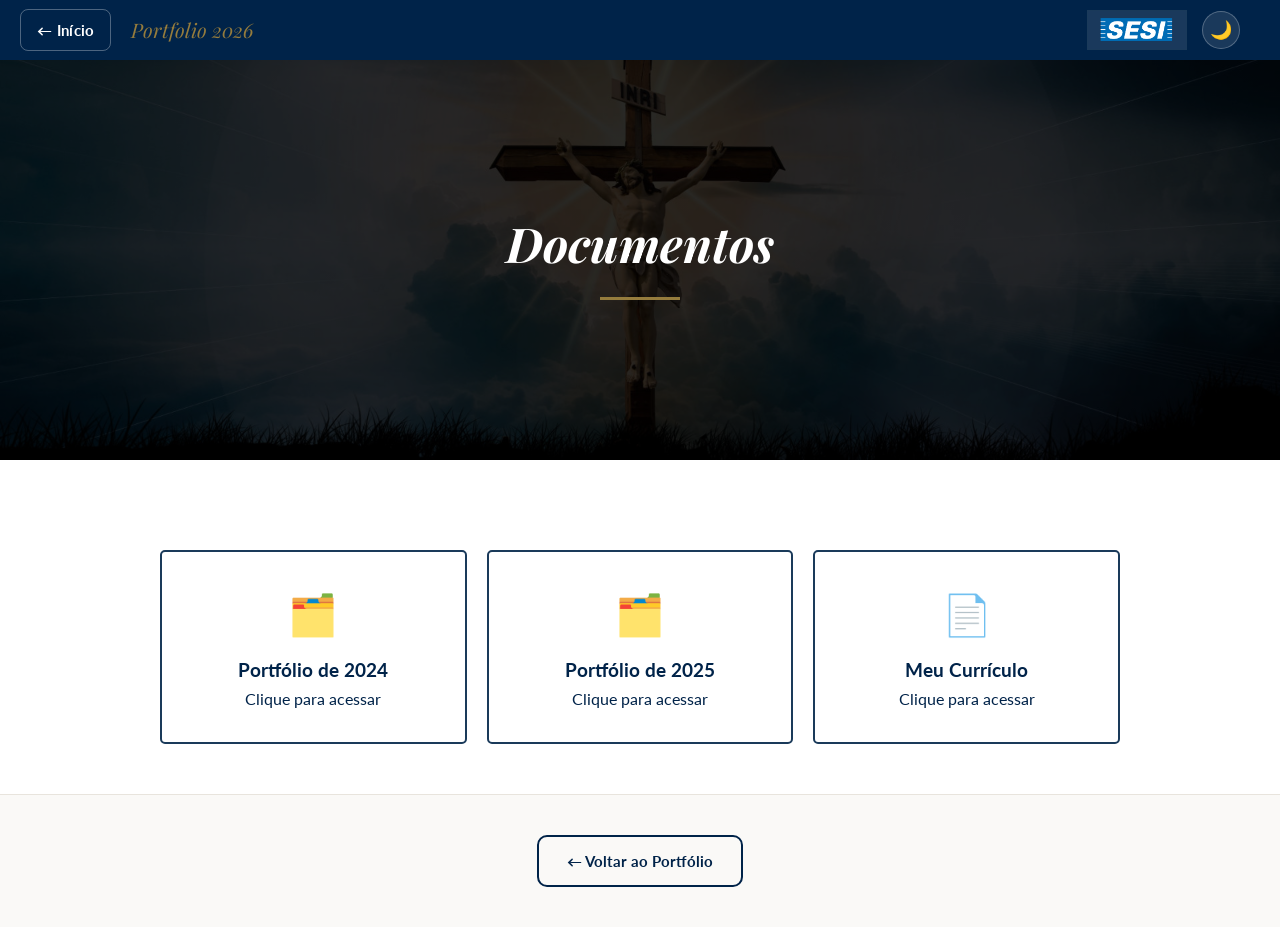
==== documentos.html @ 90b110e1 "🚀 Initial commit - Portfólio 2026 atualizado" ====
<!DOCTYPE html>
<html lang="pt-BR">
<head>
    <meta charset="UTF-8">
    <meta name="viewport" content="width=device-width, initial-scale=1.0">
    <title>Documentos — Portfólio</title>
    <link rel="stylesheet" href="style.css">
    <link rel="stylesheet" href="src/styles/materia.css">
    <link href="https://fonts.googleapis.com/css2?family=Playfair+Display:ital,wght@0,700;1,400&family=Lato:wght@300;400;700&display=swap" rel="stylesheet">
</head>
<body>

    <nav class="navbar">
        <a href="portfolio_nicolas (1).html" class="voltar-home-btn">← Início</a>
        <span class="logo-nome">Portfolio 2026</span>
        <div class="logo-escola" style="margin-left: auto;">
            <img src="sesi-logo-1.png" alt="Logo da Escola">
        </div>
        <button class="theme-toggle" id="themeToggle" onclick="toggleDarkMode()" title="Alternar modo escuro">
            <span class="theme-icon" id="themeIcon">🌙</span>
        </button>
    </nav>

    <!-- Banner -->
    <header class="materia-banner">
        <div class="hero-content">
            <h1 id="titulo-materia">Documentos</h1>
            <div class="linha-dourada"></div>
        </div>
    </header>

    <!-- Conteúdo principal -->
    <main class="section-container">
        <div class="documentos-box" style="margin-top: 40px; display: flex; flex-wrap: wrap; gap: 20px;">
            <a href="Portfólio.pdf" class="doc-card" target="_blank">
                <span class="icone">🗂️</span>
                <h3>Portfólio de 2024</h3> 
                <p>Clique para acessar</p>
            </a>
            <a href="https://sites.google.com/estudante.sesisenai.org.br/nicolassesi/in%C3%ADcio" class="doc-card" target="_blank">
                <span class="icone">🗂️</span>
                <h3>Portfólio de 2025</h3> 
                <p>Clique para acessar</p>
            </a>
            <a href="curriculo.pdf" class="doc-card" target="_blank">
                <span class="icone">📄</span>
                <h3>Meu Currículo</h3>
                <p>Clique para acessar</p>
            </a>
        </div>
    </main>

    <footer class="materia-footer">
        <a href="portfolio_nicolas (1).html" class="footer-back-link">← Voltar ao Portfólio</a>
    </footer>

    <a href="#" class="back-to-top" id="backToTop" title="Voltar ao topo">↑</a>
    <script src="script.js"></script>
</body>
</html>
---- style.css ----
/* Configurações Iniciais e Cores */
:root {
    --marrom-escuro: #002349;  /* Azul Royal Escuro */
    --marrom-claro: #1a3a5a;   /* Azul médio */
    --dourado: #957C3D;        /* Dourado Sophisticated */
    --creme: #FFFFFF;          /* Fundo Branco (Limpo) */
    --creme-escuro: #F4F4F4;   /* Cinza Clarinho */
    --texto: #002349;          /* Letras em Azul Escuro */
    --branco: #FFFFFF;         /* Branco puro */
}

/* Modo Escuro */
[data-theme="dark"] {
    --marrom-escuro: #e2e8f0;
    --marrom-claro: #334155;
    --dourado: #c9a84c;
    --creme: #0f172a;
    --creme-escuro: #1e293b;
    --texto: #e2e8f0;
    --branco: #f1f5f9;
}
* {
    margin: 0;
    padding: 0;
    box-sizing: border-box;
}

body {
    font-family: 'Lato', sans-serif;
    background-color: var(--creme);
    color: var(--texto);
    transition: background-color 0.4s ease, color 0.4s ease;
    line-height: 1.6;
    overflow-x: hidden;
}

/* Animação de Entrada suave */
main, .hero-banner, .section-container {
    animation: fadeIn 0.8s ease-out;
}

@keyframes fadeIn {
    from { opacity: 0; transform: translateY(10px); }
    to { opacity: 1; transform: translateY(0); }
}

/* Barra Superior */
.navbar {
    position: fixed;
    top: 0;
    width: 100%;
    height: 60px;
   background-color: #002349 !important;
    display: flex;
    align-items: center;
    padding: 0 20px;
    z-index: 1000;
    transition: background-color 0.4s ease;
}

[data-theme="dark"] .navbar {
    background-color: #0f172a !important;
    border-bottom: 1px solid #334155;
}

/* 1. Deixa o botão MENU branco e limpo */
.menu-btn {
    color: #FFFFFF !important;        /* Letra branca */
    background: transparent !important; /* Tira o fundo cinza */
    border: none !important;            /* Tira a borda */
    box-shadow: none !important;        /* Tira sombras */
}

/* 2. Deixa o texto PORTFOLIO 2026 azul royal */
.logo-text, .navbar a {
    color: #ffffff !important;         /* Azul Royal Escuro */
}
.logo-text span {
    color: var(--dourado) !important;
}

.logo-nome {
    color: var(--dourado);
    font-family: 'Playfair Display', serif;
    font-size: 20px;
    font-style: italic;
    margin-left: 20px;
}

.logo-escola {
    margin-left: auto;
    width: 100px;
    height: 40px;
    background-color: rgba(255, 255, 255, 0.1);
    display: flex;
    align-items: center;
    justify-content: center;
    color: var(--creme);
    font-size: 12px;
    border: 1px solid var(--marrom-claro);
}

.logo-escola img {
    max-width: 100%;
    max-height: 100%;
    object-fit: contain;
}

/* Menu Lateral */
.sidebar {
    position: fixed;
    top: 0;
    left: -350px;
    width: 300px;
    height: 100vh;
    background-color: var(--creme);
    box-shadow: 2px 0 10px rgba(0,0,0,0.2);
    transition: left 0.3s, background-color 0.4s ease;
    z-index: 1500;
    overflow-y: auto;
    padding-top: 60px;
}

[data-theme="dark"] .sidebar {
    box-shadow: 2px 0 15px rgba(0,0,0,0.5);
}

.sidebar.aberta {
    left: 0;
}

.close-btn {
    position: absolute;
    top: 15px;
    right: 20px;
    background: none;
    border: none;
    font-size: 24px;
    color: var(--marrom-escuro);
    cursor: pointer;
}

.menu-list {
    list-style: none;
}

.menu-item {
    width: 100%;
    text-align: left;
    padding: 15px 20px;
    background: none;
    border: none;
    border-bottom: 1px solid var(--creme-escuro);
    font-size: 15px;
    font-weight: bold;
    color: var(--marrom-escuro);
    cursor: pointer;
    display: flex;
    justify-content: space-between;
}

.menu-item:hover {
    background-color: var(--creme-escuro);
}

.sub-menu {
    list-style: none;
    display: none;
    background-color: #ede5d3;
    transition: background-color 0.4s ease;
}

[data-theme="dark"] .sub-menu {
    background-color: #1e293b;
}

.sub-menu.aberto {
    display: block;
}

.sub-item {
    width: 100%;
    text-align: left;
    padding: 12px 20px 12px 40px;
    background: none;
    border: none;
    font-size: 14px;
    color: var(--marrom-escuro);
    cursor: pointer;
}
.hero-banner, .materia-banner {
    height: 400px;
    background-image: linear-gradient(rgba(0, 0, 0, 0.6), rgba(0, 0, 0, 0.6)), url('foto-banner.png.png');
    background-size: cover;
    background-position: center;
    display: flex !important;
    flex-direction: column !important; /* Coloca os itens um embaixo do outro */
    align-items: center !important;    /* Centraliza na horizontal */
    justify-content: center !important; /* Centraliza na vertical */
    text-align: center !important;     /* Garante o texto no meio */
    color: var(--branco);
    position: relative;
    margin-top: 60px;
    width: 100%;
}


.hero-banner::before, .materia-banner::before {
    content: '';
    position: absolute;
    top: 0; left: 0; width: 100%; height: 100%;
    background: rgba(0, 0, 0, 0.6); /* Deixa a imagem mais escura para o texto aparecer */
}

.hero-content, #titulo-materia-dinamico, .materia-banner .linha-dourada {
    position: relative;
    z-index: 1;
}

.hero-content h1, #titulo-materia-dinamico {
    font-family: 'Playfair Display', serif;
    font-style: italic;
    font-size: 3rem;
}

.linha-dourada {
    width: 80px;
    height: 3px;
    background-color: var(--dourado);
    margin: 15px auto;
}

/* Seções (Sobre, Documentos, etc) */
.section-container {
    max-width: 1000px;
    margin: 0 auto;
    padding: 50px 20px;
}

.section-container.cinza {
    background-color: var(--creme-escuro);
}

.titulo-secao {
    font-family: 'Playfair Display', serif;
    color: var(--marrom-escuro);
    font-size: 2.2rem;
    margin-bottom: 35px;
    border-bottom: 3px solid var(--dourado);
    display: inline-block;
    letter-spacing: 0.5px;
}

.subtitulo-secao {
    font-family: 'Playfair Display', serif;
    color: var(--marrom-escuro);
    margin-top: 40px;
    margin-bottom: 15px;
}

/* Sobre Mim */
.sobre-mim-box {
    display: flex;
    gap: 30px;
    align-items: flex-start;
}

.foto-perfil {
    width: 250px;
    height: 300px;
    background-color: var(--marrom-claro);
    border: 3px solid var(--marrom-escuro);
    flex-shrink: 0;
    display: flex;
    align-items: center;
    justify-content: center;
    color: white;
}

.foto-perfil img {
    width: 100%;
    height: 100%;
    object-fit: cover;
}

.texto-perfil {
    background-color: var(--branco);
    padding: 30px;
    border-radius: 12px;
    border: 1px solid rgba(0, 35, 73, 0.1);
    line-height: 1.8;
    box-shadow: 0 4px 15px rgba(0, 35, 73, 0.05);
}

/* Galeria */
.galeria-fotos {
    display: grid;
    grid-template-columns: repeat(4, 1fr);
    gap: 15px;
}

.foto-box {
    height: 200px;
    background-color: var(--marrom-claro);
    border: 2px solid var(--marrom-escuro);
    display: flex;
    align-items: center;
    justify-content: center;
    color: white;
}

.foto-box img {
    width: 100%;
    height: 100%;
    object-fit: cover;
}

/* Documentos */
.documentos-box {
    display: flex;
    gap: 20px;
}

.doc-card {
    flex: 1;
    background-color: var(--branco);
    border: 2px solid var(--marrom-claro);
    padding: 30px;
    text-align: center;
    text-decoration: none;
    color: var(--texto);
    border-radius: 5px;
    transition: 0.3s;
}

.doc-card:hover {
    background-color: var(--marrom-claro);
    color: var(--branco);
}

.doc-card .icone {
    font-size: 40px;
    display: block;
    margin-bottom: 10px;
}

/* Botões de Matérias e Trimestres */
.voltar-btn {
    position: absolute;
    top: 20px;
    left: 20px;
    background-color: rgba(0,0,0,0.5);
    color: white;
    border: 1px solid white;
    padding: 10px 15px;
    cursor: pointer;
    z-index: 2;
}

.tri-accordion {
    background-color: var(--marrom-escuro);
    color: white;
    cursor: pointer;
    padding: 15px;
    width: 100%;
    text-align: left;
    border: none;
    font-size: 16px;
    margin-top: 10px;
    font-weight: bold;
}

.tri-accordion:hover {
    background-color: var(--marrom-claro);
}

.tri-panel {
    background-color: var(--branco);
    display: none;
    border: 1px solid var(--marrom-claro);
    border-top: none;
    padding: 20px;
}

.tri-panel.aberto {
    display: block;
}

.atividade-box {
    background-color: var(--creme);
    padding: 20px;
    border-left: 4px solid var(--dourado);
    margin-bottom: 20px;
    border-radius: 0 8px 8px 0;
    transition: transform 0.3s ease, box-shadow 0.3s ease;
}

.atividade-box:hover {
    transform: translateX(5px);
    box-shadow: 2px 4px 15px rgba(0,0,0,0.1);
}

/* Botão de Alternar Tema */
.theme-toggle {
    background: rgba(255, 255, 255, 0.1);
    border: 1px solid rgba(255, 255, 255, 0.25);
    border-radius: 50%;
    width: 38px;
    height: 38px;
    display: flex;
    align-items: center;
    justify-content: center;
    cursor: pointer;
    margin-left: 15px;
    margin-right: 20px;
    transition: background 0.3s ease, transform 0.3s ease, box-shadow 0.3s ease;
}

.theme-toggle:hover {
    background: rgba(255, 255, 255, 0.2);
    transform: scale(1.1);
    box-shadow: 0 0 12px rgba(149, 124, 61, 0.4);
}

.theme-icon {
    font-size: 18px;
    line-height: 1;
    transition: transform 0.4s ease;
    display: inline-block;
}

.theme-toggle:active .theme-icon {
    transform: rotate(360deg);
}

/* Dark mode overrides para elementos com cores fixas */
[data-theme="dark"] .foto-perfil {
    border-color: #475569;
    background-color: #334155;
}

[data-theme="dark"] .foto-box {
    border-color: #475569;
    background-color: #334155;
}

[data-theme="dark"] .texto-perfil {
    background-color: #1e293b;
    border-color: #334155;
}

[data-theme="dark"] .doc-card {
    background-color: #1e293b;
    border-color: #334155;
}

[data-theme="dark"] .doc-card:hover {
    background-color: #334155;
}

[data-theme="dark"] .tri-accordion {
    background-color: #1e293b;
}

[data-theme="dark"] .tri-accordion:hover {
    background-color: #334155;
}

[data-theme="dark"] .tri-panel {
    background-color: #0f172a;
    border-color: #334155;
}

[data-theme="dark"] .atividade-box {
    background-color: #1e293b;
}

/* Dark mode overrides para materia.css */
[data-theme="dark"] .trimester-btn {
    background: #1e293b;
    border-color: #334155;
}

[data-theme="dark"] .trimester-btn .tri-number {
    color: #e2e8f0;
}

[data-theme="dark"] .trimester-btn .tri-label {
    color: #94a3b8;
}

[data-theme="dark"] .trimester-btn.active {
    background: linear-gradient(135deg, #334155, #1e293b);
    border-color: var(--dourado);
}

[data-theme="dark"] .activity-card {
    background: #1e293b;
    border-color: #334155;
}

[data-theme="dark"] .activity-card h3 {
    color: #e2e8f0;
}

[data-theme="dark"] .activity-card .activity-description {
    color: #94a3b8;
}

[data-theme="dark"] .habilidades-list li {
    background: rgba(255, 255, 255, 0.05);
    color: #e2e8f0;
}

[data-theme="dark"] .preview-text {
    background: #0f172a;
    border-color: #334155;
    color: #94a3b8;
}

[data-theme="dark"] .preview-image-wrapper {
    border-color: #334155;
}

[data-theme="dark"] .materia-footer {
    background: #0f172a;
    border-top-color: #334155;
}

[data-theme="dark"] .footer-back-link {
    color: #e2e8f0;
    border-color: #e2e8f0;
}

[data-theme="dark"] .footer-back-link:hover {
    background: #e2e8f0;
    color: #0f172a;
}

/* Botão Voltar ao Topo */
.back-to-top {
    position: fixed;
    bottom: 30px;
    right: 30px;
    width: 50px;
    height: 50px;
    background-color: var(--marrom-escuro);
    color: white;
    border-radius: 50%;
    display: flex;
    align-items: center;
    justify-content: center;
    text-decoration: none;
    font-size: 20px;
    opacity: 0;
    visibility: hidden;
    transition: all 0.3s ease;
    z-index: 1000;
    border: 2px solid var(--dourado);
    box-shadow: 0 4px 15px rgba(0,0,0,0.3);
}

.back-to-top.visible {
    opacity: 1;
    visibility: visible;
}

.back-to-top:hover {
    transform: translateY(-5px);
    background-color: var(--dourado);
    color: var(--marrom-escuro);
}

/* Acessibilidade: Estados de Foco */
button:focus, a:focus {
    outline: 2px solid var(--dourado);
    outline-offset: 3px;
}

.theme-toggle:focus {
    outline-color: var(--dourado);
}

/* Responsividade (Celular) */
@media (max-width: 768px) {
    .sobre-mim-box {
        flex-direction: column;
    }
    .foto-perfil {
        width: 100%;
        height: auto;
        aspect-ratio: 4/5;
    }
    .galeria-fotos {
        grid-template-columns: repeat(2, 1fr);
    }
    .documentos-box {
        flex-direction: column;
    }
    .back-to-top {
        bottom: 20px;
        right: 20px;
        width: 40px;
        height: 40px;
    }
}
---- src/styles/materia.css ----
/* ========================================================
   materia.css — Estilos da página de matéria dedicada
   ======================================================== */

/* ── Botão Voltar na navbar ──────────────────────────── */
.voltar-home-btn {
    display: inline-flex;
    align-items: center;
    gap: 6px;
    color: #ffffff;
    text-decoration: none;
    font-family: 'Lato', sans-serif;
    font-size: 15px;
    font-weight: 700;
    padding: 8px 16px;
    border-radius: 8px;
    border: 1px solid rgba(255, 255, 255, 0.3);
    transition: all 0.25s ease;
    letter-spacing: 0.3px;
}

.voltar-home-btn:hover {
    background: rgba(255, 255, 255, 0.15);
    border-color: rgba(255, 255, 255, 0.5);
}

/* ── Trimester Selector ──────────────────────────────── */
.trimester-selector {
    display: flex;
    gap: 14px;
    margin-bottom: 40px;
}

.trimester-btn {
    flex: 1;
    display: flex;
    flex-direction: column;
    align-items: center;
    gap: 4px;
    padding: 20px 16px;
    background: #ffffff;
    border: 2px solid #e8e4dd;
    border-radius: 14px;
    cursor: pointer;
    transition: all 0.3s ease;
    text-align: center;
    position: relative;
    overflow: hidden;
}

.trimester-btn .tri-number {
    font-family: 'Playfair Display', serif;
    font-size: 1.6rem;
    font-weight: 700;
    color: #002349;
    transition: color 0.3s ease;
    display: block;
}

.trimester-btn .tri-label {
    font-family: 'Lato', sans-serif;
    font-size: 13px;
    font-weight: 600;
    color: #6b7280;
    text-transform: uppercase;
    letter-spacing: 1px;
    transition: color 0.3s ease;
    display: block;
}

.trimester-btn:hover {
    border-color: #002349;
    transform: translateY(-3px);
    box-shadow: 0 6px 20px rgba(0, 35, 73, 0.1);
}

.trimester-btn.active {
    background: linear-gradient(135deg, #002349, #1a3a5a);
    border-color: #002349;
    box-shadow: 0 6px 24px rgba(0, 35, 73, 0.25);
    transform: translateY(-3px);
}

.trimester-btn.active .tri-number {
    color: #ffffff;
}

.trimester-btn.active .tri-label {
    color: rgba(255, 255, 255, 0.7);
}

/* ── Activities Grid ─────────────────────────────────── */
.activities-grid {
    display: flex;
    flex-direction: column;
    gap: 24px;
    min-height: 200px;
}

/* ── Activity Card ───────────────────────────────────── */
.activity-card {
    background: #ffffff;
    border: 1px solid #e8e4dd;
    border-left: 4px solid #957C3D;
    border-radius: 16px;
    padding: 32px;
    transition: all 0.3s ease;
    animation: fadeInUp 0.5s ease forwards;
    opacity: 0;
    box-shadow: 0 2px 8px rgba(0, 35, 73, 0.04);
}

.activity-card:nth-child(1) { animation-delay: 0s; }
.activity-card:nth-child(2) { animation-delay: 0.08s; }
.activity-card:nth-child(3) { animation-delay: 0.16s; }
.activity-card:nth-child(4) { animation-delay: 0.24s; }
.activity-card:nth-child(5) { animation-delay: 0.32s; }

@keyframes fadeInUp {
    from {
        opacity: 0;
        transform: translateY(20px);
    }
    to {
        opacity: 1;
        transform: translateY(0);
    }
}

.activity-card:hover {
    box-shadow: 0 8px 32px rgba(0, 35, 73, 0.1);
    transform: translateY(-4px);
}

.activity-card h3 {
    font-family: 'Playfair Display', serif;
    font-size: 1.35rem;
    color: #002349;
    margin-bottom: 12px;
}

.activity-card .activity-description {
    font-size: 16px;
    color: #4a5568;
    line-height: 1.75;
    margin-bottom: 20px;
}

/* ── Habilidades (skills chips) ──────────────────────── */
.habilidades-list {
    display: flex;
    flex-wrap: wrap;
    gap: 8px;
    list-style: none;
    margin: 0 0 20px 0;
    padding: 0;
}

.habilidades-list li {
    display: inline-flex;
    align-items: center;
    gap: 5px;
    padding: 6px 16px;
    background: linear-gradient(135deg, rgba(0, 35, 73, 0.06), rgba(0, 35, 73, 0.1));
    color: #002349;
    font-size: 13px;
    font-weight: 600;
    border-radius: 20px;
    letter-spacing: 0.3px;
}

.habilidades-list li::before {
    content: '✦';
    font-size: 8px;
    color: #957C3D;
}

/* ── Preview Section ─────────────────────────────────── */
.preview-section {
    margin-top: 16px;
    border-top: 1px solid #e8e4dd;
    padding-top: 20px;
}

.preview-image-wrapper {
    position: relative;
    border-radius: 12px;
    overflow: hidden;
    border: 1px solid #e8e4dd;
}

.preview-image {
    width: 100%;
    height: auto;
    display: block;
    border-radius: 12px;
    transition: transform 0.4s ease;
}

.preview-image-wrapper:hover .preview-image {
    transform: scale(1.02);
}

.preview-text {
    font-size: 15px;
    color: #6b7280;
    font-style: italic;
    padding: 14px 18px;
    background: #faf9f7;
    border-radius: 10px;
    border: 1px dashed #d4cfc6;
    line-height: 1.6;
}

.preview-link {
    display: inline-flex;
    align-items: center;
    gap: 8px;
    margin-top: 14px;
    padding: 12px 24px;
    background: linear-gradient(135deg, #002349, #1a3a5a);
    color: #ffffff;
    font-size: 15px;
    font-weight: 600;
    text-decoration: none;
    border-radius: 10px;
    transition: all 0.3s ease;
}

.preview-link:hover {
    box-shadow: 0 6px 20px rgba(0, 35, 73, 0.3);
    transform: translateY(-2px);
}

.preview-link::after {
    content: '→';
    transition: transform 0.3s ease;
}

.preview-link:hover::after {
    transform: translateX(4px);
}

/* ── Empty State ─────────────────────────────────────── */
.empty-state {
    text-align: center;
    padding: 80px 24px;
    animation: fadeInUp 0.5s ease forwards;
    opacity: 0;
}

.empty-state .empty-icon {
    font-size: 64px;
    margin-bottom: 20px;
    opacity: 0.5;
    display: block;
}

.empty-state h3 {
    font-family: 'Playfair Display', serif;
    font-size: 1.4rem;
    color: #6b7280;
    margin-bottom: 10px;
}

.empty-state p {
    font-size: 16px;
    color: #9ca3af;
    max-width: 400px;
    margin: 0 auto;
    line-height: 1.6;
}

/* ── Footer ──────────────────────────────────────────── */
.materia-footer {
    text-align: center;
    padding: 40px 20px;
    border-top: 1px solid #e8e4dd;
    background: #faf9f7;
}

.footer-back-link {
    display: inline-flex;
    align-items: center;
    gap: 6px;
    color: #002349;
    text-decoration: none;
    font-family: 'Lato', sans-serif;
    font-size: 15px;
    font-weight: 700;
    padding: 12px 28px;
    border: 2px solid #002349;
    border-radius: 10px;
    transition: all 0.3s ease;
}

.footer-back-link:hover {
    background: #002349;
    color: #ffffff;
    transform: translateY(-2px);
    box-shadow: 0 4px 16px rgba(0, 35, 73, 0.2);
}

/* ── Responsividade ──────────────────────────────────── */
@media (max-width: 768px) {
    .trimester-selector {
        gap: 10px;
    }

    .trimester-btn {
        padding: 16px 12px;
    }

    .trimester-btn .tri-number {
        font-size: 1.3rem;
    }

    .trimester-btn .tri-label {
        font-size: 11px;
    }

    .activity-card {
        padding: 24px;
    }

    .activity-card h3 {
        font-size: 1.15rem;
    }
}

@media (max-width: 480px) {
    .trimester-selector {
        gap: 8px;
    }

    .trimester-btn {
        padding: 14px 8px;
        border-radius: 10px;
    }

    .trimester-btn .tri-number {
        font-size: 1.1rem;
    }

    .activity-card {
        padding: 18px;
        border-radius: 12px;
    }

    .habilidades-list li {
        font-size: 12px;
        padding: 4px 12px;
    }
}
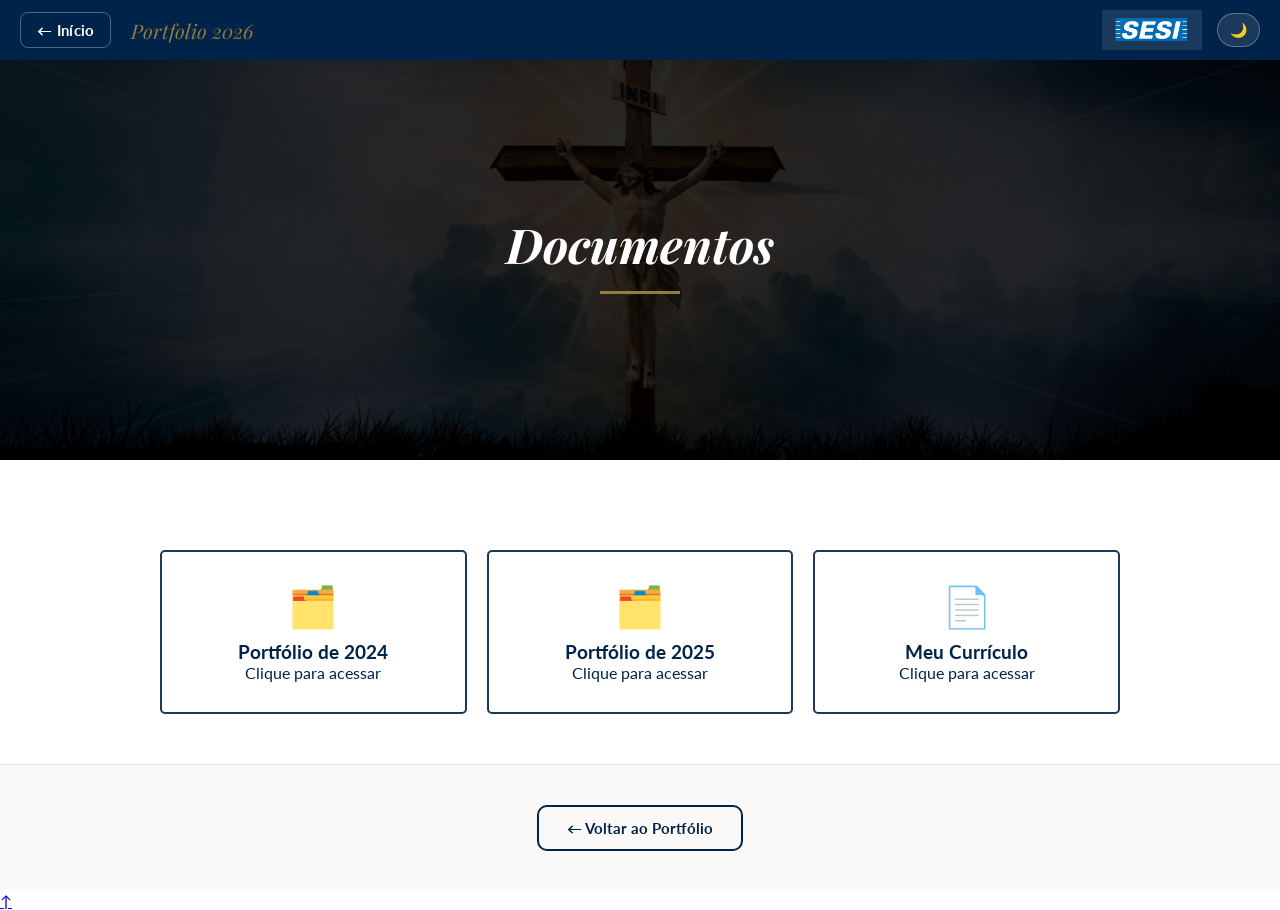
==== commit 0f5a3ad4: "Renomeia portfolio_nicolas para index.html e atualiza referências" ====
--- a/documentos.html
+++ b/documentos.html
@@ -11,7 +11,7 @@
 <body>
 
     <nav class="navbar">
-        <a href="portfolio_nicolas (1).html" class="voltar-home-btn">← Início</a>
+        <a href="index.html" class="voltar-home-btn">← Início</a>
         <span class="logo-nome">Portfolio 2026</span>
         <div class="logo-escola" style="margin-left: auto;">
             <img src="sesi-logo-1.png" alt="Logo da Escola">
@@ -51,7 +51,7 @@
     </main>
 
     <footer class="materia-footer">
-        <a href="portfolio_nicolas (1).html" class="footer-back-link">← Voltar ao Portfólio</a>
+        <a href="index.html" class="footer-back-link">← Voltar ao Portfólio</a>
     </footer>
 
     <a href="#" class="back-to-top" id="backToTop" title="Voltar ao topo">↑</a>
--- a/style.css
+++ b/style.css
@@ -10,15 +10,16 @@
 }
 
 /* Modo Escuro */
-[data-theme="dark"] {
-    --marrom-escuro: #e2e8f0;
-    --marrom-claro: #334155;
-    --dourado: #c9a84c;
-    --creme: #0f172a;
-    --creme-escuro: #1e293b;
-    --texto: #e2e8f0;
-    --branco: #f1f5f9;
-}
+body.dark-mode {
+    --marrom-escuro: #FFFFFF;
+    --marrom-claro: #003a7a;
+    --dourado: #ffd700;
+    --creme: #0a192f;
+    --creme-escuro: #112240;
+    --texto: #e6f1ff;
+    --branco: #112240;
+}
+
 * {
     margin: 0;
     padding: 0;
@@ -29,19 +30,6 @@
     font-family: 'Lato', sans-serif;
     background-color: var(--creme);
     color: var(--texto);
-    transition: background-color 0.4s ease, color 0.4s ease;
-    line-height: 1.6;
-    overflow-x: hidden;
-}
-
-/* Animação de Entrada suave */
-main, .hero-banner, .section-container {
-    animation: fadeIn 0.8s ease-out;
-}
-
-@keyframes fadeIn {
-    from { opacity: 0; transform: translateY(10px); }
-    to { opacity: 1; transform: translateY(0); }
 }
 
 /* Barra Superior */
@@ -55,12 +43,6 @@
     align-items: center;
     padding: 0 20px;
     z-index: 1000;
-    transition: background-color 0.4s ease;
-}
-
-[data-theme="dark"] .navbar {
-    background-color: #0f172a !important;
-    border-bottom: 1px solid #334155;
 }
 
 /* 1. Deixa o botão MENU branco e limpo */
@@ -105,6 +87,48 @@
     max-height: 100%;
     object-fit: contain;
 }
+
+/* Botão de Alternar Tema */
+.theme-toggle {
+    margin-left: 15px;
+    background: rgba(255, 255, 255, 0.1);
+    border: 1px solid rgba(255, 255, 255, 0.3);
+    color: white;
+    padding: 8px 12px;
+    border-radius: 20px;
+    cursor: pointer;
+    font-size: 14px;
+    display: flex;
+    align-items: center;
+    gap: 8px;
+    transition: 0.3s;
+}
+
+.theme-toggle:hover {
+    background: rgba(255, 255, 255, 0.2);
+}
+
+.dark-mode .sidebar {
+    background-color: var(--creme);
+    color: var(--texto);
+}
+
+.dark-mode .menu-item {
+    border-bottom: 1px solid var(--creme-escuro);
+}
+
+.dark-mode .sub-menu {
+    background-color: #112240;
+}
+
+.dark-mode .sub-item {
+    color: #e6f1ff;
+}
+
+.dark-mode .navbar {
+    background-color: #050a14 !important;
+}
+
 
 /* Menu Lateral */
 .sidebar {
@@ -115,14 +139,10 @@
     height: 100vh;
     background-color: var(--creme);
     box-shadow: 2px 0 10px rgba(0,0,0,0.2);
-    transition: left 0.3s, background-color 0.4s ease;
+    transition: 0.3s;
     z-index: 1500;
     overflow-y: auto;
     padding-top: 60px;
-}
-
-[data-theme="dark"] .sidebar {
-    box-shadow: 2px 0 15px rgba(0,0,0,0.5);
 }
 
 .sidebar.aberta {
@@ -167,11 +187,6 @@
     list-style: none;
     display: none;
     background-color: #ede5d3;
-    transition: background-color 0.4s ease;
-}
-
-[data-theme="dark"] .sub-menu {
-    background-color: #1e293b;
 }
 
 .sub-menu.aberto {
@@ -244,11 +259,10 @@
 .titulo-secao {
     font-family: 'Playfair Display', serif;
     color: var(--marrom-escuro);
-    font-size: 2.2rem;
-    margin-bottom: 35px;
-    border-bottom: 3px solid var(--dourado);
+    font-size: 2rem;
+    margin-bottom: 30px;
+    border-bottom: 2px solid var(--dourado);
     display: inline-block;
-    letter-spacing: 0.5px;
 }
 
 .subtitulo-secao {
@@ -285,11 +299,10 @@
 
 .texto-perfil {
     background-color: var(--branco);
-    padding: 30px;
-    border-radius: 12px;
-    border: 1px solid rgba(0, 35, 73, 0.1);
-    line-height: 1.8;
-    box-shadow: 0 4px 15px rgba(0, 35, 73, 0.05);
+    padding: 25px;
+    border-radius: 5px;
+    border: 1px solid var(--marrom-claro);
+    line-height: 1.6;
 }
 
 /* Galeria */
@@ -388,197 +401,9 @@
 
 .atividade-box {
     background-color: var(--creme);
-    padding: 20px;
+    padding: 15px;
     border-left: 4px solid var(--dourado);
-    margin-bottom: 20px;
-    border-radius: 0 8px 8px 0;
-    transition: transform 0.3s ease, box-shadow 0.3s ease;
-}
-
-.atividade-box:hover {
-    transform: translateX(5px);
-    box-shadow: 2px 4px 15px rgba(0,0,0,0.1);
-}
-
-/* Botão de Alternar Tema */
-.theme-toggle {
-    background: rgba(255, 255, 255, 0.1);
-    border: 1px solid rgba(255, 255, 255, 0.25);
-    border-radius: 50%;
-    width: 38px;
-    height: 38px;
-    display: flex;
-    align-items: center;
-    justify-content: center;
-    cursor: pointer;
-    margin-left: 15px;
-    margin-right: 20px;
-    transition: background 0.3s ease, transform 0.3s ease, box-shadow 0.3s ease;
-}
-
-.theme-toggle:hover {
-    background: rgba(255, 255, 255, 0.2);
-    transform: scale(1.1);
-    box-shadow: 0 0 12px rgba(149, 124, 61, 0.4);
-}
-
-.theme-icon {
-    font-size: 18px;
-    line-height: 1;
-    transition: transform 0.4s ease;
-    display: inline-block;
-}
-
-.theme-toggle:active .theme-icon {
-    transform: rotate(360deg);
-}
-
-/* Dark mode overrides para elementos com cores fixas */
-[data-theme="dark"] .foto-perfil {
-    border-color: #475569;
-    background-color: #334155;
-}
-
-[data-theme="dark"] .foto-box {
-    border-color: #475569;
-    background-color: #334155;
-}
-
-[data-theme="dark"] .texto-perfil {
-    background-color: #1e293b;
-    border-color: #334155;
-}
-
-[data-theme="dark"] .doc-card {
-    background-color: #1e293b;
-    border-color: #334155;
-}
-
-[data-theme="dark"] .doc-card:hover {
-    background-color: #334155;
-}
-
-[data-theme="dark"] .tri-accordion {
-    background-color: #1e293b;
-}
-
-[data-theme="dark"] .tri-accordion:hover {
-    background-color: #334155;
-}
-
-[data-theme="dark"] .tri-panel {
-    background-color: #0f172a;
-    border-color: #334155;
-}
-
-[data-theme="dark"] .atividade-box {
-    background-color: #1e293b;
-}
-
-/* Dark mode overrides para materia.css */
-[data-theme="dark"] .trimester-btn {
-    background: #1e293b;
-    border-color: #334155;
-}
-
-[data-theme="dark"] .trimester-btn .tri-number {
-    color: #e2e8f0;
-}
-
-[data-theme="dark"] .trimester-btn .tri-label {
-    color: #94a3b8;
-}
-
-[data-theme="dark"] .trimester-btn.active {
-    background: linear-gradient(135deg, #334155, #1e293b);
-    border-color: var(--dourado);
-}
-
-[data-theme="dark"] .activity-card {
-    background: #1e293b;
-    border-color: #334155;
-}
-
-[data-theme="dark"] .activity-card h3 {
-    color: #e2e8f0;
-}
-
-[data-theme="dark"] .activity-card .activity-description {
-    color: #94a3b8;
-}
-
-[data-theme="dark"] .habilidades-list li {
-    background: rgba(255, 255, 255, 0.05);
-    color: #e2e8f0;
-}
-
-[data-theme="dark"] .preview-text {
-    background: #0f172a;
-    border-color: #334155;
-    color: #94a3b8;
-}
-
-[data-theme="dark"] .preview-image-wrapper {
-    border-color: #334155;
-}
-
-[data-theme="dark"] .materia-footer {
-    background: #0f172a;
-    border-top-color: #334155;
-}
-
-[data-theme="dark"] .footer-back-link {
-    color: #e2e8f0;
-    border-color: #e2e8f0;
-}
-
-[data-theme="dark"] .footer-back-link:hover {
-    background: #e2e8f0;
-    color: #0f172a;
-}
-
-/* Botão Voltar ao Topo */
-.back-to-top {
-    position: fixed;
-    bottom: 30px;
-    right: 30px;
-    width: 50px;
-    height: 50px;
-    background-color: var(--marrom-escuro);
-    color: white;
-    border-radius: 50%;
-    display: flex;
-    align-items: center;
-    justify-content: center;
-    text-decoration: none;
-    font-size: 20px;
-    opacity: 0;
-    visibility: hidden;
-    transition: all 0.3s ease;
-    z-index: 1000;
-    border: 2px solid var(--dourado);
-    box-shadow: 0 4px 15px rgba(0,0,0,0.3);
-}
-
-.back-to-top.visible {
-    opacity: 1;
-    visibility: visible;
-}
-
-.back-to-top:hover {
-    transform: translateY(-5px);
-    background-color: var(--dourado);
-    color: var(--marrom-escuro);
-}
-
-/* Acessibilidade: Estados de Foco */
-button:focus, a:focus {
-    outline: 2px solid var(--dourado);
-    outline-offset: 3px;
-}
-
-.theme-toggle:focus {
-    outline-color: var(--dourado);
+    margin-bottom: 15px;
 }
 
 /* Responsividade (Celular) */
@@ -588,8 +413,6 @@
     }
     .foto-perfil {
         width: 100%;
-        height: auto;
-        aspect-ratio: 4/5;
     }
     .galeria-fotos {
         grid-template-columns: repeat(2, 1fr);
@@ -597,10 +420,4 @@
     .documentos-box {
         flex-direction: column;
     }
-    .back-to-top {
-        bottom: 20px;
-        right: 20px;
-        width: 40px;
-        height: 40px;
-    }
 }
